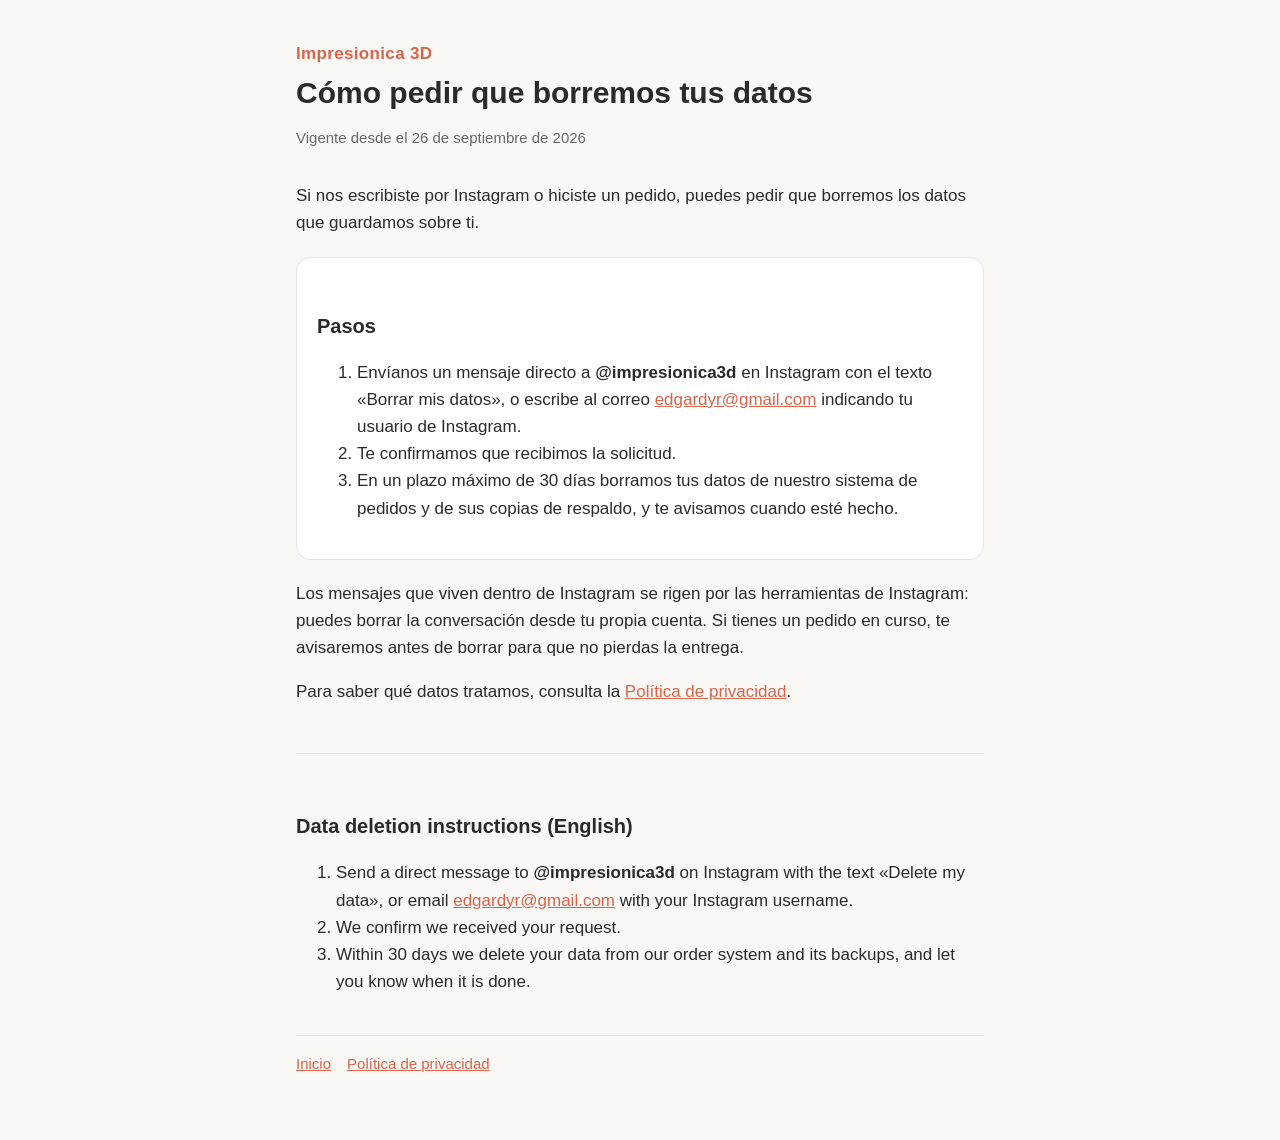
==== eliminar-datos.html @ 00a45253 "Páginas públicas de Impresionica 3D: inicio, privacidad y eliminación de datos Co-Authored-By: Claud" ====
<!doctype html>
<html lang="es">
<head>
<meta charset="utf-8">
<meta name="viewport" content="width=device-width, initial-scale=1">
<title>Eliminación de datos · Impresionica 3D</title>
<link rel="stylesheet" href="estilo.css">
</head>
<body>
<main>
<header>
  <a class="marca" href="./">Impresionica 3D</a>
  <h1>Cómo pedir que borremos tus datos</h1>
  <p class="fecha">Vigente desde el 26 de septiembre de 2026</p>
</header>

<p>Si nos escribiste por Instagram o hiciste un pedido, puedes pedir que borremos los datos que guardamos sobre ti.</p>

<div class="tarjeta">
  <h2>Pasos</h2>
  <ol>
    <li>Envíanos un mensaje directo a <strong>@impresionica3d</strong> en Instagram con el texto «Borrar mis datos», o escribe al correo <a href="mailto:edgardyr@gmail.com">edgardyr@gmail.com</a> indicando tu usuario de Instagram.</li>
    <li>Te confirmamos que recibimos la solicitud.</li>
    <li>En un plazo máximo de 30 días borramos tus datos de nuestro sistema de pedidos y de sus copias de respaldo, y te avisamos cuando esté hecho.</li>
  </ol>
</div>

<p>Los mensajes que viven dentro de Instagram se rigen por las herramientas de Instagram: puedes borrar la conversación desde tu propia cuenta. Si tienes un pedido en curso, te avisaremos antes de borrar para que no pierdas la entrega.</p>

<p>Para saber qué datos tratamos, consulta la <a href="privacidad.html">Política de privacidad</a>.</p>

<section class="idioma" lang="en">
<h2>Data deletion instructions (English)</h2>
<ol>
  <li>Send a direct message to <strong>@impresionica3d</strong> on Instagram with the text «Delete my data», or email <a href="mailto:edgardyr@gmail.com">edgardyr@gmail.com</a> with your Instagram username.</li>
  <li>We confirm we received your request.</li>
  <li>Within 30 days we delete your data from our order system and its backups, and let you know when it is done.</li>
</ol>
</section>

<nav>
  <a href="./">Inicio</a>
  <a href="privacidad.html">Política de privacidad</a>
</nav>
</main>
</body>
</html>
---- estilo.css ----
:root {
  --fondo: #faf8f5;
  --texto: #2b2a28;
  --suave: #6b6862;
  --acento: #d9644a;
  --linea: #e7e2da;
  --tarjeta: #ffffff;
}
@media (prefers-color-scheme: dark) {
  :root {
    --fondo: #1c1b19;
    --texto: #ece9e4;
    --suave: #a8a39b;
    --acento: #f08a70;
    --linea: #34322e;
    --tarjeta: #252421;
  }
}
* { box-sizing: border-box; }
body {
  margin: 0;
  background: var(--fondo);
  color: var(--texto);
  font: 17px/1.6 -apple-system, BlinkMacSystemFont, "Segoe UI", Roboto, sans-serif;
}
main { max-width: 720px; margin: 0 auto; padding: 40px 16px 64px; }
header { margin-bottom: 32px; }
header .marca { font-weight: 700; letter-spacing: 0.02em; color: var(--acento); text-decoration: none; }
h1 { font-size: 30px; line-height: 1.2; margin: 8px 0 4px; }
h2 { font-size: 20px; margin: 32px 0 8px; }
p, li { color: var(--texto); }
.fecha, .nota { color: var(--suave); font-size: 15px; }
a { color: var(--acento); }
nav { display: flex; flex-wrap: wrap; gap: 16px; margin-top: 40px; padding-top: 16px; border-top: 1px solid var(--linea); font-size: 15px; }
.tarjeta { background: var(--tarjeta); border: 1px solid var(--linea); border-radius: 14px; padding: 20px; margin: 20px 0; }
.idioma { margin-top: 48px; padding-top: 24px; border-top: 1px solid var(--linea); }
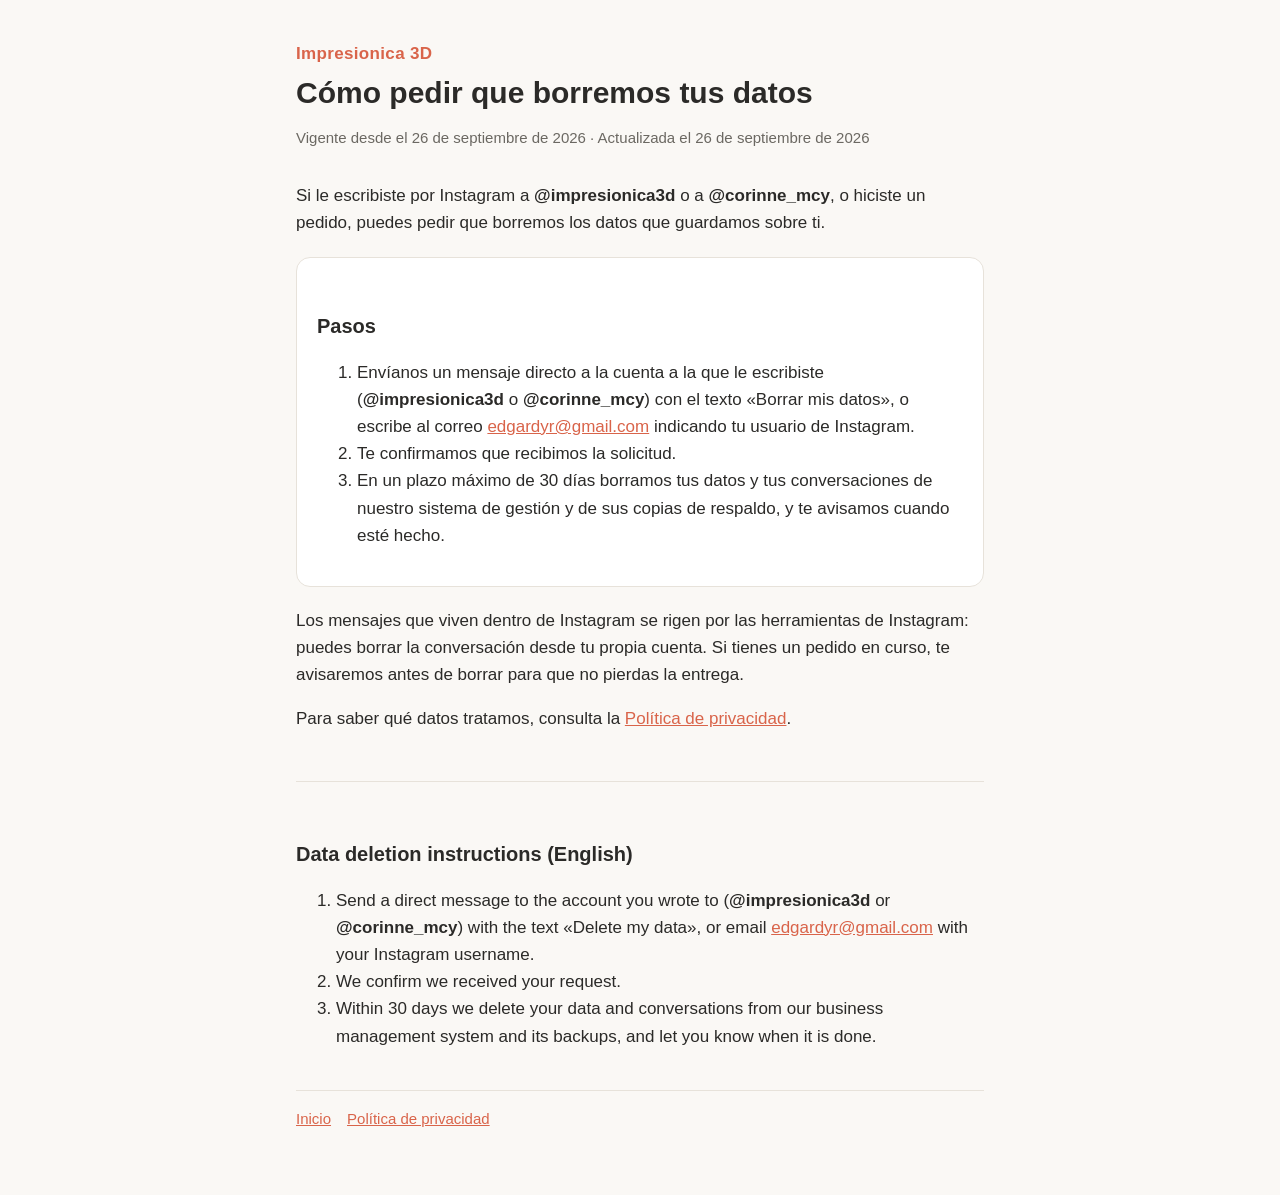
==== commit a7bcba09: "Privacidad: cubre también @corinne_mcy, quita Composio y aclara la revisión humana La app ya lee los" ====
--- a/eliminar-datos.html
+++ b/eliminar-datos.html
@@ -11,17 +11,17 @@
 <header>
   <a class="marca" href="./">Impresionica 3D</a>
   <h1>Cómo pedir que borremos tus datos</h1>
-  <p class="fecha">Vigente desde el 26 de septiembre de 2026</p>
+  <p class="fecha">Vigente desde el 26 de septiembre de 2026 · Actualizada el 26 de septiembre de 2026</p>
 </header>
 
-<p>Si nos escribiste por Instagram o hiciste un pedido, puedes pedir que borremos los datos que guardamos sobre ti.</p>
+<p>Si le escribiste por Instagram a <strong>@impresionica3d</strong> o a <strong>@corinne_mcy</strong>, o hiciste un pedido, puedes pedir que borremos los datos que guardamos sobre ti.</p>
 
 <div class="tarjeta">
   <h2>Pasos</h2>
   <ol>
-    <li>Envíanos un mensaje directo a <strong>@impresionica3d</strong> en Instagram con el texto «Borrar mis datos», o escribe al correo <a href="mailto:edgardyr@gmail.com">edgardyr@gmail.com</a> indicando tu usuario de Instagram.</li>
+    <li>Envíanos un mensaje directo a la cuenta a la que le escribiste (<strong>@impresionica3d</strong> o <strong>@corinne_mcy</strong>) con el texto «Borrar mis datos», o escribe al correo <a href="mailto:edgardyr@gmail.com">edgardyr@gmail.com</a> indicando tu usuario de Instagram.</li>
     <li>Te confirmamos que recibimos la solicitud.</li>
-    <li>En un plazo máximo de 30 días borramos tus datos de nuestro sistema de pedidos y de sus copias de respaldo, y te avisamos cuando esté hecho.</li>
+    <li>En un plazo máximo de 30 días borramos tus datos y tus conversaciones de nuestro sistema de gestión y de sus copias de respaldo, y te avisamos cuando esté hecho.</li>
   </ol>
 </div>
 
@@ -32,9 +32,9 @@
 <section class="idioma" lang="en">
 <h2>Data deletion instructions (English)</h2>
 <ol>
-  <li>Send a direct message to <strong>@impresionica3d</strong> on Instagram with the text «Delete my data», or email <a href="mailto:edgardyr@gmail.com">edgardyr@gmail.com</a> with your Instagram username.</li>
+  <li>Send a direct message to the account you wrote to (<strong>@impresionica3d</strong> or <strong>@corinne_mcy</strong>) with the text «Delete my data», or email <a href="mailto:edgardyr@gmail.com">edgardyr@gmail.com</a> with your Instagram username.</li>
   <li>We confirm we received your request.</li>
-  <li>Within 30 days we delete your data from our order system and its backups, and let you know when it is done.</li>
+  <li>Within 30 days we delete your data and conversations from our business management system and its backups, and let you know when it is done.</li>
 </ol>
 </section>
 
